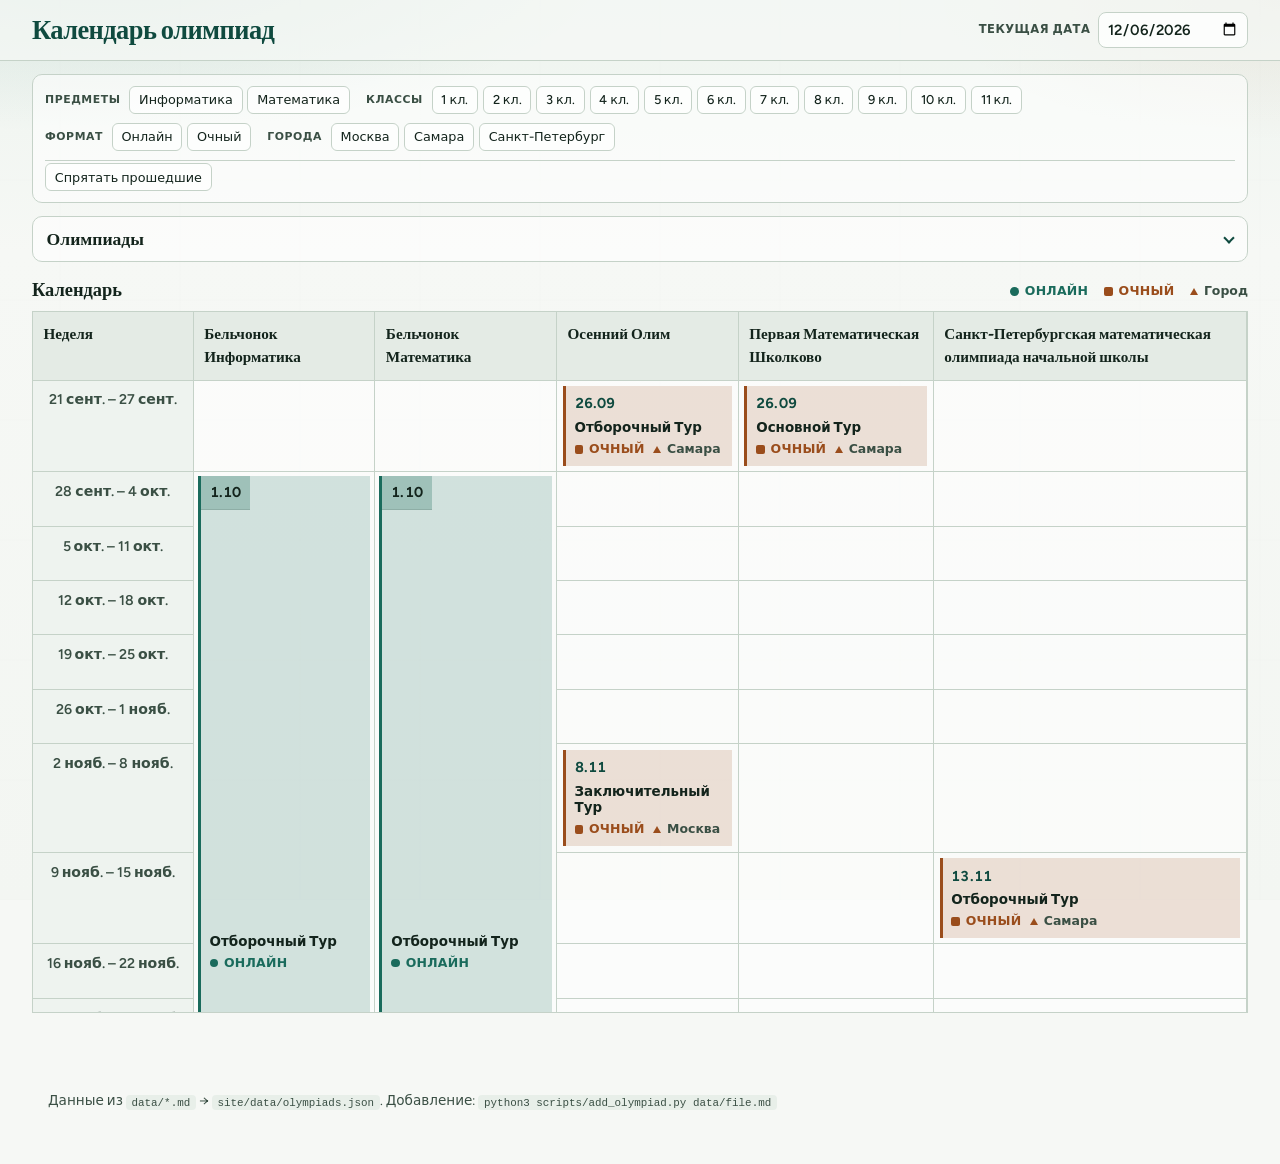
==== site/index.html @ 26d3e96e "Add olympiad calendar site with multi-city venue parsing. Static calendar from markdown data, filter" ====
<!DOCTYPE html>
<html lang="ru">
<head>
  <meta charset="UTF-8" />
  <meta name="viewport" content="width=device-width, initial-scale=1" />
  <title>Календарь олимпиад</title>
  <link rel="preconnect" href="https://fonts.googleapis.com" />
  <link rel="preconnect" href="https://fonts.gstatic.com" crossorigin />
  <link href="https://fonts.googleapis.com/css2?family=Figtree:wght@400;500;600;700&family=Fraunces:opsz,wght@9..144,500;9..144,700&display=swap" rel="stylesheet" />
  <link rel="stylesheet" href="css/styles.css" />
</head>
<body>
  <div class="atmosphere" aria-hidden="true"></div>

  <header class="topbar">
    <p class="brand">Календарь олимпиад</p>
    <label class="current-date">
      <span class="current-date__label">Текущая дата</span>
      <input type="date" id="current-date" />
    </label>
  </header>

  <main>
    <section class="section section--compact filters" aria-label="Фильтры">
      <div class="filters-bar">
        <div class="filters__grid" id="filters"></div>
        <div class="filters-bar__actions">
          <button type="button" class="chip chip--toggle" id="hide-past" aria-pressed="false">Спрятать прошедшие</button>
          <button type="button" class="btn-text" id="reset-filters" hidden>Сбросить</button>
        </div>
      </div>
    </section>

    <section class="section section--fold" aria-label="Олимпиады">
      <button type="button" class="fold-toggle" id="olympiads-toggle" aria-expanded="false" aria-controls="olympiads-panel">
        <span>Олимпиады</span>
        <span class="fold-toggle__chevron" aria-hidden="true"></span>
      </button>
      <div class="fold-panel" id="olympiads-panel" hidden>
        <p class="fold-panel__hint">Клик по заголовку — попап. Стрелка на карточке — раскрытие на месте.</p>
        <div class="cards" id="cards"></div>
      </div>
    </section>

    <section class="section section--calendar" aria-label="Календарь">
      <div class="section__head section__head--compact">
        <h2>Календарь</h2>
        <div class="legend" id="legend"></div>
      </div>
      <div class="calendar-wrap">
        <table class="calendar" id="calendar">
          <thead></thead>
          <tbody></tbody>
        </table>
      </div>
    </section>
  </main>

  <footer class="footer">
    <p>Данные из <code>data/*.md</code> → <code>site/data/olympiads.json</code>. Добавление: <code>python3 scripts/add_olympiad.py data/file.md</code></p>
  </footer>

  <dialog class="tour-dialog" id="tour-dialog">
    <form method="dialog" class="tour-dialog__panel">
      <header class="tour-dialog__head">
        <h3 id="dialog-title"></h3>
        <button type="submit" class="tour-dialog__close" aria-label="Закрыть">×</button>
      </header>
      <div class="tour-dialog__body" id="dialog-body"></div>
    </form>
  </dialog>

  <dialog class="tour-dialog olympiad-dialog" id="olympiad-dialog">
    <form method="dialog" class="tour-dialog__panel">
      <header class="tour-dialog__head">
        <h3 id="olympiad-dialog-title"></h3>
        <button type="submit" class="tour-dialog__close" aria-label="Закрыть">×</button>
      </header>
      <div class="tour-dialog__body" id="olympiad-dialog-body"></div>
    </form>
  </dialog>

  <script src="js/app.js" type="module"></script>
</body>
</html>
---- site/css/styles.css ----
:root {
  --ink: #13241c;
  --ink-soft: #3a4f44;
  --mist: #e8efe9;
  --paper: #f6f8f5;
  --line: #c5d2c8;
  --accent: #1a6b5c;
  --accent-deep: #0f4a3f;
  --online: #1a6b5c;
  --offline: #9a4d1c;
  --dim: 0.42;
  --radius: 14px;
  --font-display: "Fraunces", Georgia, serif;
  --font-body: "Figtree", system-ui, sans-serif;
}

*,
*::before,
*::after {
  box-sizing: border-box;
}

html {
  scroll-behavior: smooth;
}

body {
  margin: 0;
  min-height: 100vh;
  font-family: var(--font-body);
  color: var(--ink);
  background: var(--paper);
  line-height: 1.5;
}

.atmosphere {
  position: fixed;
  inset: 0;
  z-index: -1;
  pointer-events: none;
  background:
    radial-gradient(ellipse 80% 40% at 8% -5%, rgba(26, 107, 92, 0.12), transparent 50%),
    radial-gradient(ellipse 60% 35% at 100% 0%, rgba(154, 77, 28, 0.08), transparent 45%),
    linear-gradient(180deg, #eef4ef 0%, var(--paper) 28%, #f3f6f2 100%);
}

.atmosphere::after {
  content: "";
  position: absolute;
  inset: 0;
  opacity: 0.28;
  background-image: url("data:image/svg+xml,%3Csvg xmlns='http://www.w3.org/2000/svg' width='120' height='120' viewBox='0 0 120 120'%3E%3Cpath fill='none' stroke='%2313241c' stroke-opacity='0.04' d='M0 60h120M60 0v120'/%3E%3C/svg%3E");
}

.topbar {
  display: flex;
  flex-wrap: wrap;
  align-items: center;
  justify-content: space-between;
  gap: 0.65rem 1.25rem;
  padding: 0.75rem clamp(1rem, 3vw, 2rem);
  max-width: 1280px;
  margin: 0 auto;
  border-bottom: 1px solid var(--line);
  background: rgba(246, 248, 245, 0.72);
}

.brand {
  margin: 0;
  font-family: var(--font-display);
  font-size: clamp(1.25rem, 2.8vw, 1.65rem);
  font-weight: 700;
  line-height: 1.15;
  letter-spacing: -0.02em;
  color: var(--accent-deep);
}

.current-date {
  display: inline-flex;
  align-items: center;
  gap: 0.5rem;
  font-size: 0.85rem;
  color: var(--ink-soft);
}

.current-date__label {
  font-weight: 600;
  letter-spacing: 0.04em;
  text-transform: uppercase;
  font-size: 0.72rem;
}

.current-date input {
  font: inherit;
  font-size: 0.92rem;
  font-weight: 600;
  color: var(--ink);
  border: 1px solid var(--line);
  background: rgba(255, 255, 255, 0.8);
  border-radius: 8px;
  padding: 0.3rem 0.5rem;
  cursor: pointer;
}

.current-date input:focus-visible {
  outline: 2px solid var(--accent);
  outline-offset: 2px;
}

main {
  display: flex;
  flex-direction: column;
  gap: 0.85rem;
  padding: 0.85rem clamp(1rem, 3vw, 2rem) 2.5rem;
  max-width: 1280px;
  margin: 0 auto;
}

.section__head {
  margin-bottom: 0.55rem;
}

.section__head--compact {
  display: flex;
  flex-wrap: wrap;
  align-items: baseline;
  justify-content: space-between;
  gap: 0.5rem 1rem;
  margin-bottom: 0.45rem;
}

.section__head h2 {
  margin: 0 0 0.25rem;
  font-family: var(--font-display);
  font-size: 1.15rem;
  font-weight: 700;
}

.section__head--compact h2 {
  margin: 0;
}

.section__head p {
  margin: 0;
  color: var(--ink-soft);
  font-size: 0.95rem;
}

/* Filters */
.section--compact {
  padding: 0;
}

.filters-bar {
  display: grid;
  gap: 0.55rem;
  padding: 0.65rem 0.75rem;
  background: rgba(255, 255, 255, 0.55);
  border: 1px solid var(--line);
  border-radius: 10px;
}

.filters__grid {
  display: flex;
  flex-wrap: wrap;
  gap: 0.55rem 1rem;
  align-items: flex-start;
}

.filter-group {
  display: flex;
  flex-wrap: wrap;
  align-items: center;
  gap: 0.3rem 0.4rem;
}

.filter-group__label {
  font-size: 0.68rem;
  font-weight: 600;
  letter-spacing: 0.05em;
  text-transform: uppercase;
  color: var(--ink-soft);
  margin-right: 0.15rem;
}

.filter-chips {
  display: flex;
  flex-wrap: wrap;
  gap: 0.3rem;
}

.filters-bar__actions {
  display: flex;
  flex-wrap: wrap;
  align-items: center;
  gap: 0.45rem 0.75rem;
  padding-top: 0.15rem;
  border-top: 1px solid var(--line);
}

.chip {
  appearance: none;
  border: 1px solid var(--line);
  background: rgba(255, 255, 255, 0.65);
  color: var(--ink);
  font: inherit;
  font-size: 0.8rem;
  font-weight: 500;
  padding: 0.22rem 0.55rem;
  border-radius: 6px;
  cursor: pointer;
  transition: background 0.2s ease, border-color 0.2s ease, color 0.2s ease, opacity 0.25s ease;
}

.chip:hover {
  border-color: var(--accent);
}

.chip.is-active,
.chip--toggle[aria-pressed="true"] {
  background: var(--accent);
  border-color: var(--accent);
  color: #fff;
}

.btn-text {
  margin: 0;
  appearance: none;
  border: 0;
  background: none;
  color: var(--accent-deep);
  font: inherit;
  font-size: 0.85rem;
  font-weight: 600;
  cursor: pointer;
  text-decoration: underline;
  text-underline-offset: 3px;
  padding: 0;
}

/* Fold olympiads */
.fold-toggle {
  appearance: none;
  width: 100%;
  display: flex;
  align-items: center;
  justify-content: space-between;
  gap: 0.75rem;
  border: 1px solid var(--line);
  background: rgba(255, 255, 255, 0.55);
  border-radius: 10px;
  padding: 0.55rem 0.85rem;
  font: inherit;
  font-family: var(--font-display);
  font-size: 1.1rem;
  font-weight: 700;
  color: var(--ink);
  cursor: pointer;
  transition: background 0.2s ease;
}

.fold-toggle:hover {
  background: rgba(255, 255, 255, 0.85);
}

.fold-toggle:focus-visible {
  outline: 2px solid var(--accent);
  outline-offset: 2px;
}

.fold-toggle__chevron {
  width: 0.5rem;
  height: 0.5rem;
  border-right: 2px solid var(--accent-deep);
  border-bottom: 2px solid var(--accent-deep);
  transform: rotate(45deg);
  transition: transform 0.22s ease;
  margin-top: -0.15rem;
}

.fold-toggle[aria-expanded="true"] .fold-toggle__chevron {
  transform: rotate(225deg);
  margin-top: 0.15rem;
}

.fold-panel {
  margin-top: 0.55rem;
  animation: card-open 0.25s ease;
}

.fold-panel[hidden] {
  display: none;
}

.fold-panel__hint {
  margin: 0 0 0.65rem;
  font-size: 0.85rem;
  color: var(--ink-soft);
}

.section--calendar {
  flex: 1;
  min-height: 0;
}

/* Cards */
.cards {
  display: grid;
  grid-template-columns: repeat(auto-fill, minmax(260px, 1fr));
  gap: 1rem;
}

.card {
  padding: 0;
  border-top: 3px solid var(--accent);
  background: rgba(255, 255, 255, 0.72);
  transition: opacity 0.3s ease, transform 0.25s ease;
}

.card.is-dimmed {
  opacity: var(--dim);
}

.card:hover:not(.is-dimmed):not(.is-hidden-past) {
  transform: translateY(-2px);
}

.card.is-hidden-past {
  display: none;
}

.card__top {
  display: grid;
  grid-template-columns: 1fr auto;
  align-items: start;
  gap: 0.25rem;
}

.card__header {
  appearance: none;
  border: 0;
  background: transparent;
  text-align: left;
  font: inherit;
  color: inherit;
  cursor: pointer;
  padding: 1.05rem 0.35rem 0.35rem 1.15rem;
  border-radius: 0;
  transition: background 0.2s ease;
}

.card__header:hover {
  background: rgba(26, 107, 92, 0.06);
}

.card__header:focus-visible {
  outline: 2px solid var(--accent);
  outline-offset: -2px;
}

.card__toggle {
  appearance: none;
  border: 0;
  background: transparent;
  width: 2.5rem;
  height: 2.5rem;
  margin: 0.65rem 0.55rem 0 0;
  display: grid;
  place-items: center;
  cursor: pointer;
  color: var(--accent-deep);
  border-radius: 8px;
  transition: background 0.2s ease;
}

.card__toggle:hover {
  background: var(--mist);
}

.card__toggle:focus-visible {
  outline: 2px solid var(--accent);
  outline-offset: 2px;
}

.card__chevron {
  width: 0.55rem;
  height: 0.55rem;
  border-right: 2px solid currentColor;
  border-bottom: 2px solid currentColor;
  transform: rotate(45deg);
  transition: transform 0.25s ease;
  margin-top: -0.15rem;
}

.card__toggle[aria-expanded="true"] .card__chevron {
  transform: rotate(225deg);
  margin-top: 0.15rem;
}

.card__title {
  margin: 0 0 0.35rem;
  font-family: var(--font-display);
  font-size: 1.2rem;
  font-weight: 700;
  line-height: 1.2;
}

.card__full {
  margin: 0;
  font-size: 0.85rem;
  color: var(--ink-soft);
}

.card__meta {
  display: flex;
  flex-wrap: wrap;
  gap: 0.4rem;
  padding: 0.35rem 1.15rem 1rem;
}

.card.is-expanded .card__meta {
  padding-bottom: 0.55rem;
}

.tag {
  display: inline-flex;
  align-items: center;
  gap: 0.3rem;
  font-size: 0.8rem;
  font-weight: 600;
  color: var(--ink-soft);
  background: var(--mist);
  padding: 0.2rem 0.5rem;
  border-radius: 6px;
}

.card__body {
  padding: 0 1.15rem 1.2rem;
  border-top: 1px solid var(--line);
  animation: card-open 0.28s ease;
}

.card__body[hidden] {
  display: none;
  animation: none;
}

@keyframes card-open {
  from {
    opacity: 0;
    transform: translateY(-6px);
  }
  to {
    opacity: 1;
    transform: none;
  }
}

.card__desc {
  margin: 0.85rem 0 0.9rem;
  font-size: 0.92rem;
  color: var(--ink-soft);
  white-space: pre-line;
}

.card__link {
  color: var(--accent-deep);
  font-weight: 600;
  font-size: 0.92rem;
  text-underline-offset: 3px;
}

.card__tours {
  margin: 0.85rem 0 0;
  padding: 0;
  list-style: none;
  display: grid;
  gap: 0.4rem;
}

.card__tour {
  display: flex;
  flex-wrap: wrap;
  align-items: center;
  gap: 0.4rem 0.55rem;
  font-size: 0.85rem;
}

.popup-desc {
  white-space: pre-line;
}

.popup-tours {
  margin: 0.35rem 0 0;
  padding: 0;
  list-style: none;
  display: grid;
  gap: 0.65rem;
}

.popup-tour {
  padding: 0.55rem 0.65rem;
  background: var(--mist);
  border-radius: 8px;
}

.popup-tour__line {
  margin-top: 0.25rem;
  font-size: 0.9rem;
  color: var(--ink-soft);
}

.olympiad-dialog {
  max-width: min(520px, calc(100vw - 2rem));
}

.olympiad-dialog a {
  color: var(--accent-deep);
  word-break: break-all;
}

/* Markers */
.marker {
  display: inline-flex;
  align-items: center;
  gap: 0.35rem;
  font-size: 0.78rem;
  font-weight: 700;
  letter-spacing: 0.02em;
  text-transform: uppercase;
}

.marker::before {
  content: "";
  width: 0.55rem;
  height: 0.55rem;
  border-radius: 2px;
  flex-shrink: 0;
}

.marker--online {
  color: var(--online);
}

.marker--online::before {
  background: var(--online);
  border-radius: 50%;
}

.marker--offline {
  color: var(--offline);
}

.marker--offline::before {
  background: var(--offline);
}

.marker--city {
  color: var(--ink-soft);
  text-transform: none;
  letter-spacing: 0;
  font-weight: 600;
}

.marker--city::before {
  width: 0;
  height: 0;
  border-left: 0.28rem solid transparent;
  border-right: 0.28rem solid transparent;
  border-bottom: 0.45rem solid var(--offline);
  background: none;
  border-radius: 0;
}

.legend {
  display: flex;
  flex-wrap: wrap;
  gap: 0.55rem 1rem;
  margin: 0;
  font-size: 0.82rem;
}

/* Calendar */
.calendar-wrap {
  overflow: auto;
  border: 1px solid var(--line);
  background: rgba(255, 255, 255, 0.55);
  max-height: min(78vh, 820px);
}

.calendar {
  width: 100%;
  border-collapse: separate;
  border-spacing: 0;
  min-width: 640px;
  font-size: 0.88rem;
}

.calendar th,
.calendar td {
  border-bottom: 1px solid var(--line);
  border-right: 1px solid var(--line);
  vertical-align: top;
}

.calendar tbody tr {
  height: 3.4rem;
}

.calendar thead th {
  position: sticky;
  top: 0;
  z-index: 2;
  background: #e4ebe5;
  padding: 0.7rem 0.65rem;
  text-align: left;
  font-family: var(--font-display);
  font-size: 0.95rem;
  font-weight: 700;
}

.calendar thead th:first-child,
.calendar .week-label {
  position: sticky;
  left: 0;
  z-index: 3;
  background: #e4ebe5;
  min-width: 7.5rem;
}

.calendar .week-label {
  z-index: 1;
  padding: 0.55rem 0.65rem;
  font-weight: 600;
  color: var(--ink-soft);
  white-space: nowrap;
  background: #eef3ef;
}

.calendar thead th:first-child {
  z-index: 4;
}

.calendar tbody tr:hover .week-label {
  background: #e4ebe5;
}

.cal-cell {
  padding: 0.35rem;
  min-width: 8rem;
  transition: opacity 0.3s ease, background 0.2s ease;
}

.cal-cell.is-dimmed,
.tour-block.is-dimmed {
  opacity: var(--dim);
}

.cal-cell--empty {
  background: transparent;
}

.cal-cell--filled {
  position: relative;
}

.cal-cell--span {
  padding: 0;
  height: 100%;
}

.cal-cell__fill {
  display: flex;
  flex-direction: column;
  gap: 0.35rem;
  height: 100%;
  min-height: 100%;
}

.cal-cell--span .cal-cell__fill {
  position: absolute;
  inset: 0.25rem;
  height: auto;
  min-height: 0;
}

.cal-cell--span .tour-block {
  flex: 1 1 auto;
  align-self: stretch;
  min-height: 100%;
  height: 100%;
}

.tour-block {
  display: flex;
  flex-direction: column;
  justify-content: space-between;
  gap: 0.35rem;
  width: 100%;
  min-height: 2.8rem;
  padding: 0;
  border: 0;
  text-align: left;
  font: inherit;
  cursor: pointer;
  color: var(--ink);
  transition: filter 0.2s ease, transform 0.2s ease;
  overflow: hidden;
}

.tour-block--span {
  justify-content: space-between;
}

.tour-block:hover {
  filter: brightness(0.97);
  transform: scale(1.01);
}

.tour-block:focus-visible {
  outline: 2px solid var(--accent);
  outline-offset: 2px;
}

.tour-block--online {
  background: rgba(26, 107, 92, 0.18);
  border-left: 3px solid var(--online);
}

.tour-block--offline {
  background: rgba(154, 77, 28, 0.16);
  border-left: 3px solid var(--offline);
}

.tour-block__body {
  display: flex;
  flex-direction: column;
  justify-content: center;
  gap: 0.25rem;
  padding: 0.45rem 0.55rem;
  flex: 1 1 auto;
}

.tour-block__edge {
  display: flex;
  align-items: center;
  padding: 0.35rem 0.55rem;
  font-weight: 700;
  flex: 0 0 auto;
}

.tour-block__edge--start {
  background: rgba(19, 36, 28, 0.1);
  border-bottom: 1px solid rgba(19, 36, 28, 0.12);
}

.tour-block__edge--end {
  background: rgba(19, 36, 28, 0.1);
  border-top: 1px solid rgba(19, 36, 28, 0.12);
}

.tour-block--online .tour-block__edge--start,
.tour-block--online .tour-block__edge--end {
  background: rgba(26, 107, 92, 0.28);
}

.tour-block--offline .tour-block__edge--start,
.tour-block--offline .tour-block__edge--end {
  background: rgba(154, 77, 28, 0.28);
}

.tour-block__name {
  font-weight: 600;
  font-size: 0.84rem;
  line-height: 1.25;
}

.tour-block__meta {
  display: flex;
  flex-wrap: wrap;
  gap: 0.35rem 0.55rem;
  align-items: center;
}

.tour-date {
  font-variant-numeric: tabular-nums;
  font-weight: 700;
  font-size: 0.9rem;
  letter-spacing: 0.01em;
}

.tour-date--start,
.tour-date--end {
  color: var(--ink);
}

.tour-date--single {
  color: var(--accent-deep);
}

.tour-date--range {
  display: inline-flex;
  align-items: center;
  gap: 0.25rem;
}

.tour-date__sep {
  color: var(--ink-soft);
  font-weight: 500;
}

/* Dialog */
.tour-dialog {
  border: 1px solid var(--line);
  padding: 0;
  max-width: min(420px, calc(100vw - 2rem));
  background: var(--paper);
  color: var(--ink);
}

.tour-dialog::backdrop {
  background: rgba(19, 36, 28, 0.45);
}

.tour-dialog__panel {
  margin: 0;
}

.tour-dialog__head {
  display: flex;
  align-items: flex-start;
  justify-content: space-between;
  gap: 1rem;
  padding: 1rem 1rem 0.5rem;
}

.tour-dialog__head h3 {
  margin: 0;
  font-family: var(--font-display);
  font-size: 1.25rem;
}

.tour-dialog__close {
  appearance: none;
  border: 0;
  background: none;
  font-size: 1.5rem;
  line-height: 1;
  cursor: pointer;
  color: var(--ink-soft);
  padding: 0.1rem 0.35rem;
}

.tour-dialog__body {
  padding: 0.25rem 1rem 1.15rem;
  display: grid;
  gap: 0.55rem;
  font-size: 0.95rem;
}

.tour-dialog__body dt {
  font-size: 0.75rem;
  font-weight: 700;
  letter-spacing: 0.05em;
  text-transform: uppercase;
  color: var(--ink-soft);
  margin: 0;
}

.tour-dialog__body dd {
  margin: 0.15rem 0 0;
}

.footer {
  padding: 1.5rem clamp(1.25rem, 4vw, 3rem) 2.5rem;
  color: var(--ink-soft);
  font-size: 0.85rem;
}

.footer code {
  font-size: 0.8em;
  background: var(--mist);
  padding: 0.1rem 0.35rem;
  border-radius: 4px;
}

@media (max-width: 640px) {
  .calendar thead th {
    font-size: 0.82rem;
  }

  .tour-block {
    min-height: 2.8rem;
  }
}
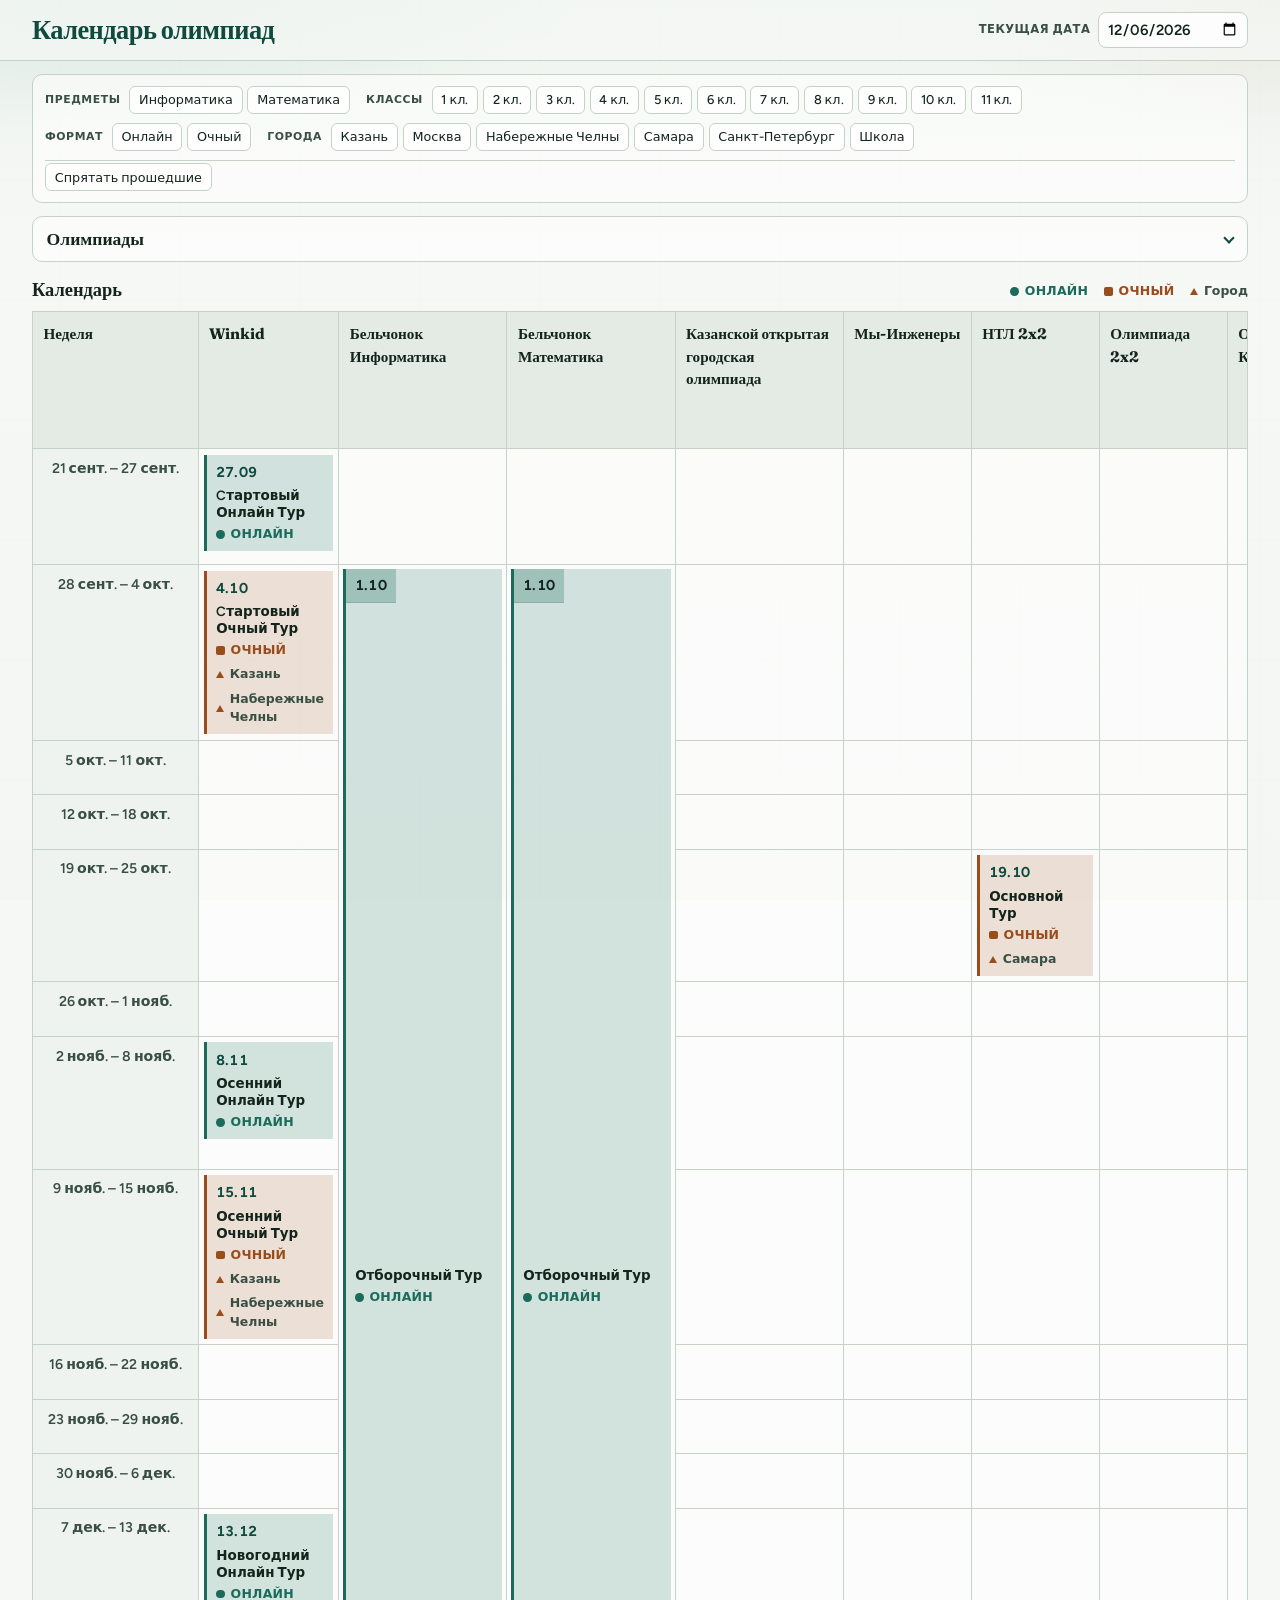
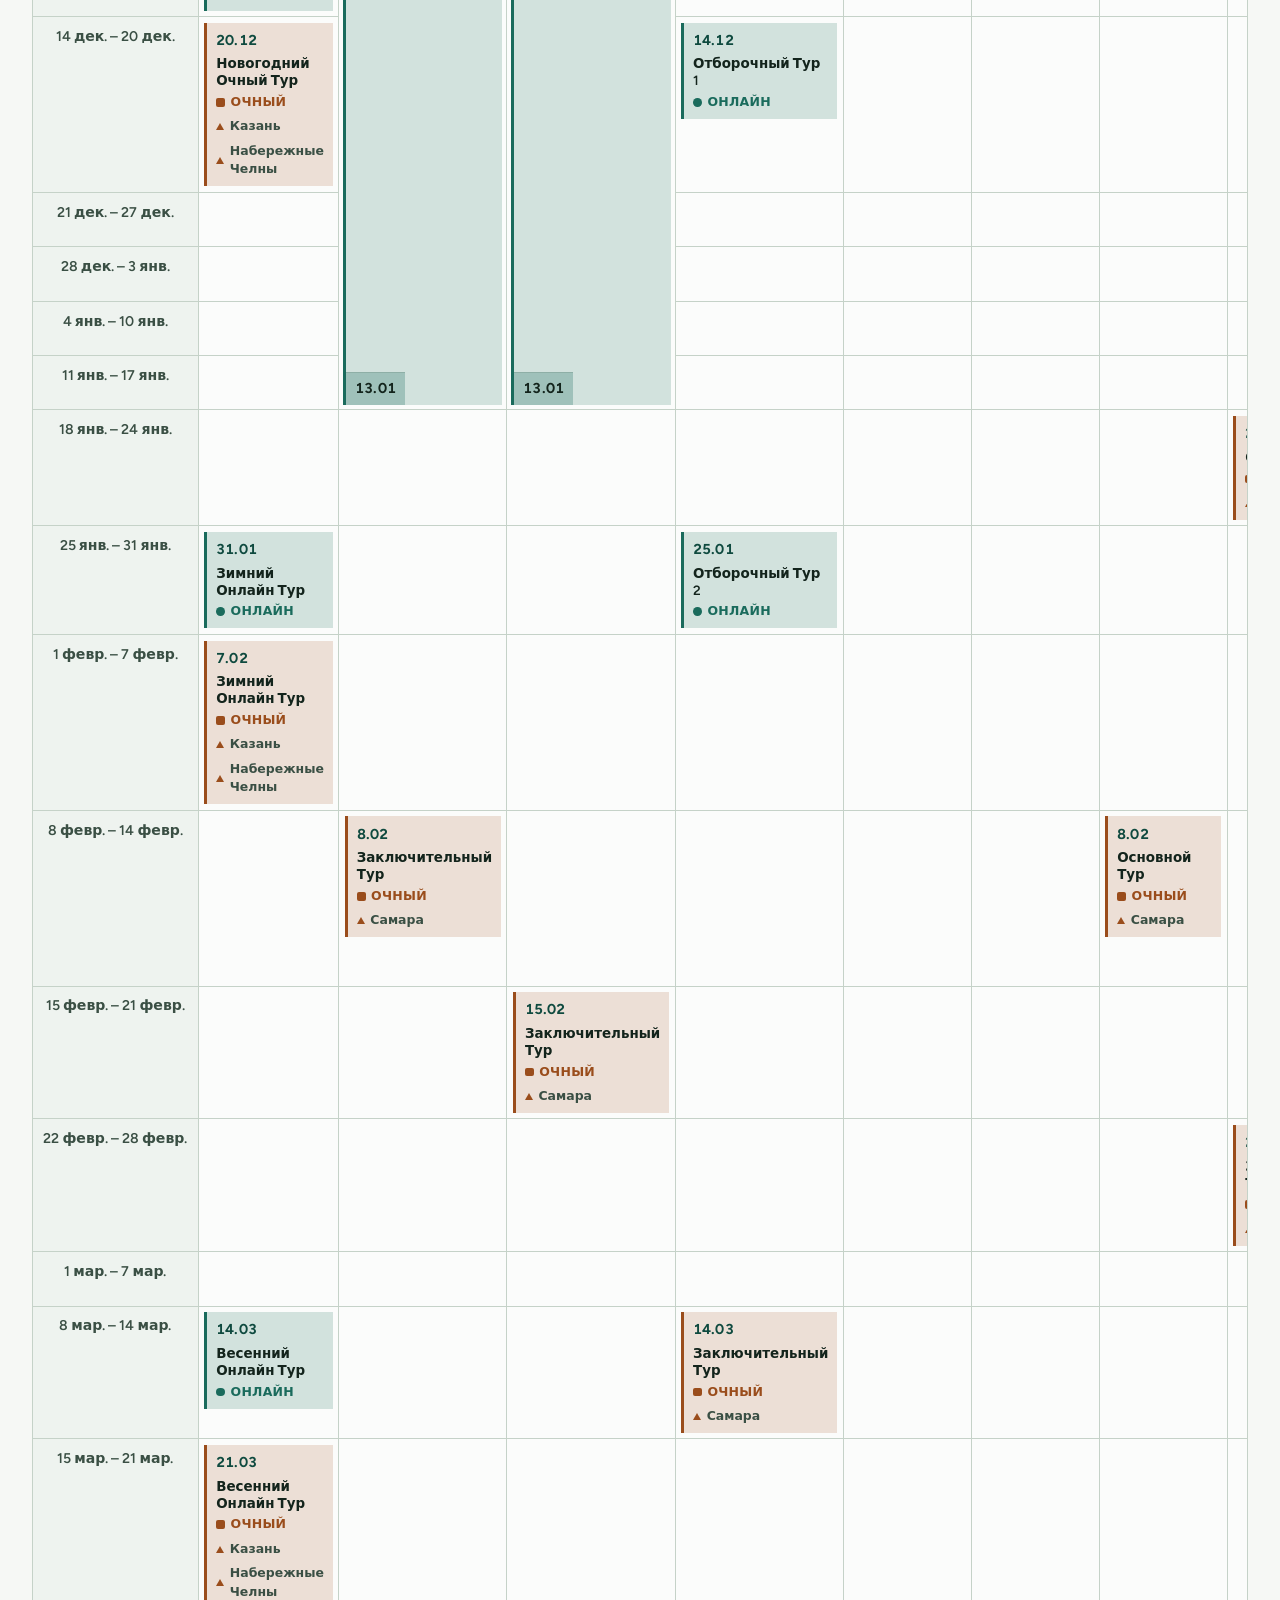
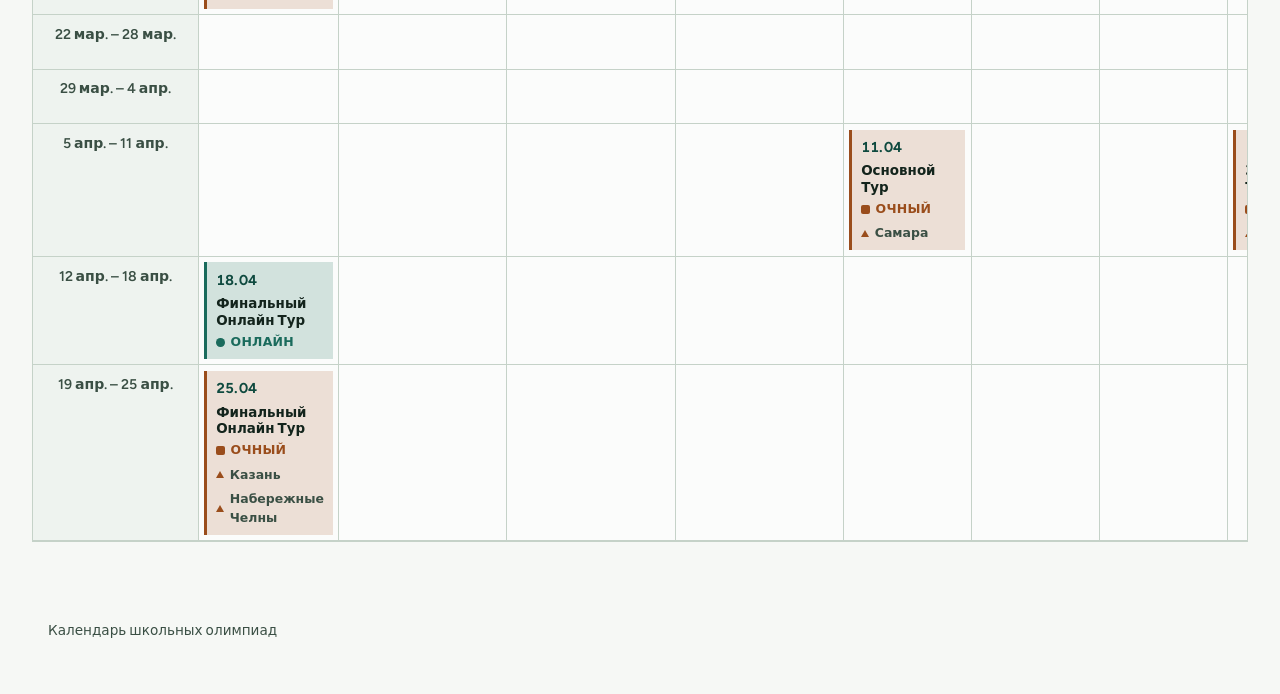
==== commit 26c70f5a: "Add olympiads data and fix local preview with GitHub Pages. Sync new markdown sources, let the calen" ====
--- a/site/index.html
+++ b/site/index.html
@@ -2,6 +2,16 @@
 <html lang="ru">
 <head>
   <meta charset="UTF-8" />
+  <script>
+    (function () {
+      // Только для GitHub Pages (project site: /repo-name/).
+      // Локально base не ставим — относительные пути работают от index.html.
+      if (!/\.github\.io$/i.test(location.hostname)) return;
+      var seg = location.pathname.split("/").filter(Boolean)[0];
+      if (!seg) return;
+      document.write('<base href="/' + seg + '/">');
+    })();
+  </script>
   <meta name="viewport" content="width=device-width, initial-scale=1" />
   <title>Календарь олимпиад</title>
   <link rel="preconnect" href="https://fonts.googleapis.com" />
@@ -57,7 +67,7 @@
   </main>
 
   <footer class="footer">
-    <p>Данные из <code>data/*.md</code> → <code>site/data/olympiads.json</code>. Добавление: <code>python3 scripts/add_olympiad.py data/file.md</code></p>
+    <p>Календарь школьных олимпиад</p>
   </footer>
 
   <dialog class="tour-dialog" id="tour-dialog">
--- a/site/css/styles.css
+++ b/site/css/styles.css
@@ -582,10 +582,9 @@
 
 /* Calendar */
 .calendar-wrap {
-  overflow: auto;
+  overflow-x: auto;
   border: 1px solid var(--line);
   background: rgba(255, 255, 255, 0.55);
-  max-height: min(78vh, 820px);
 }
 
 .calendar {
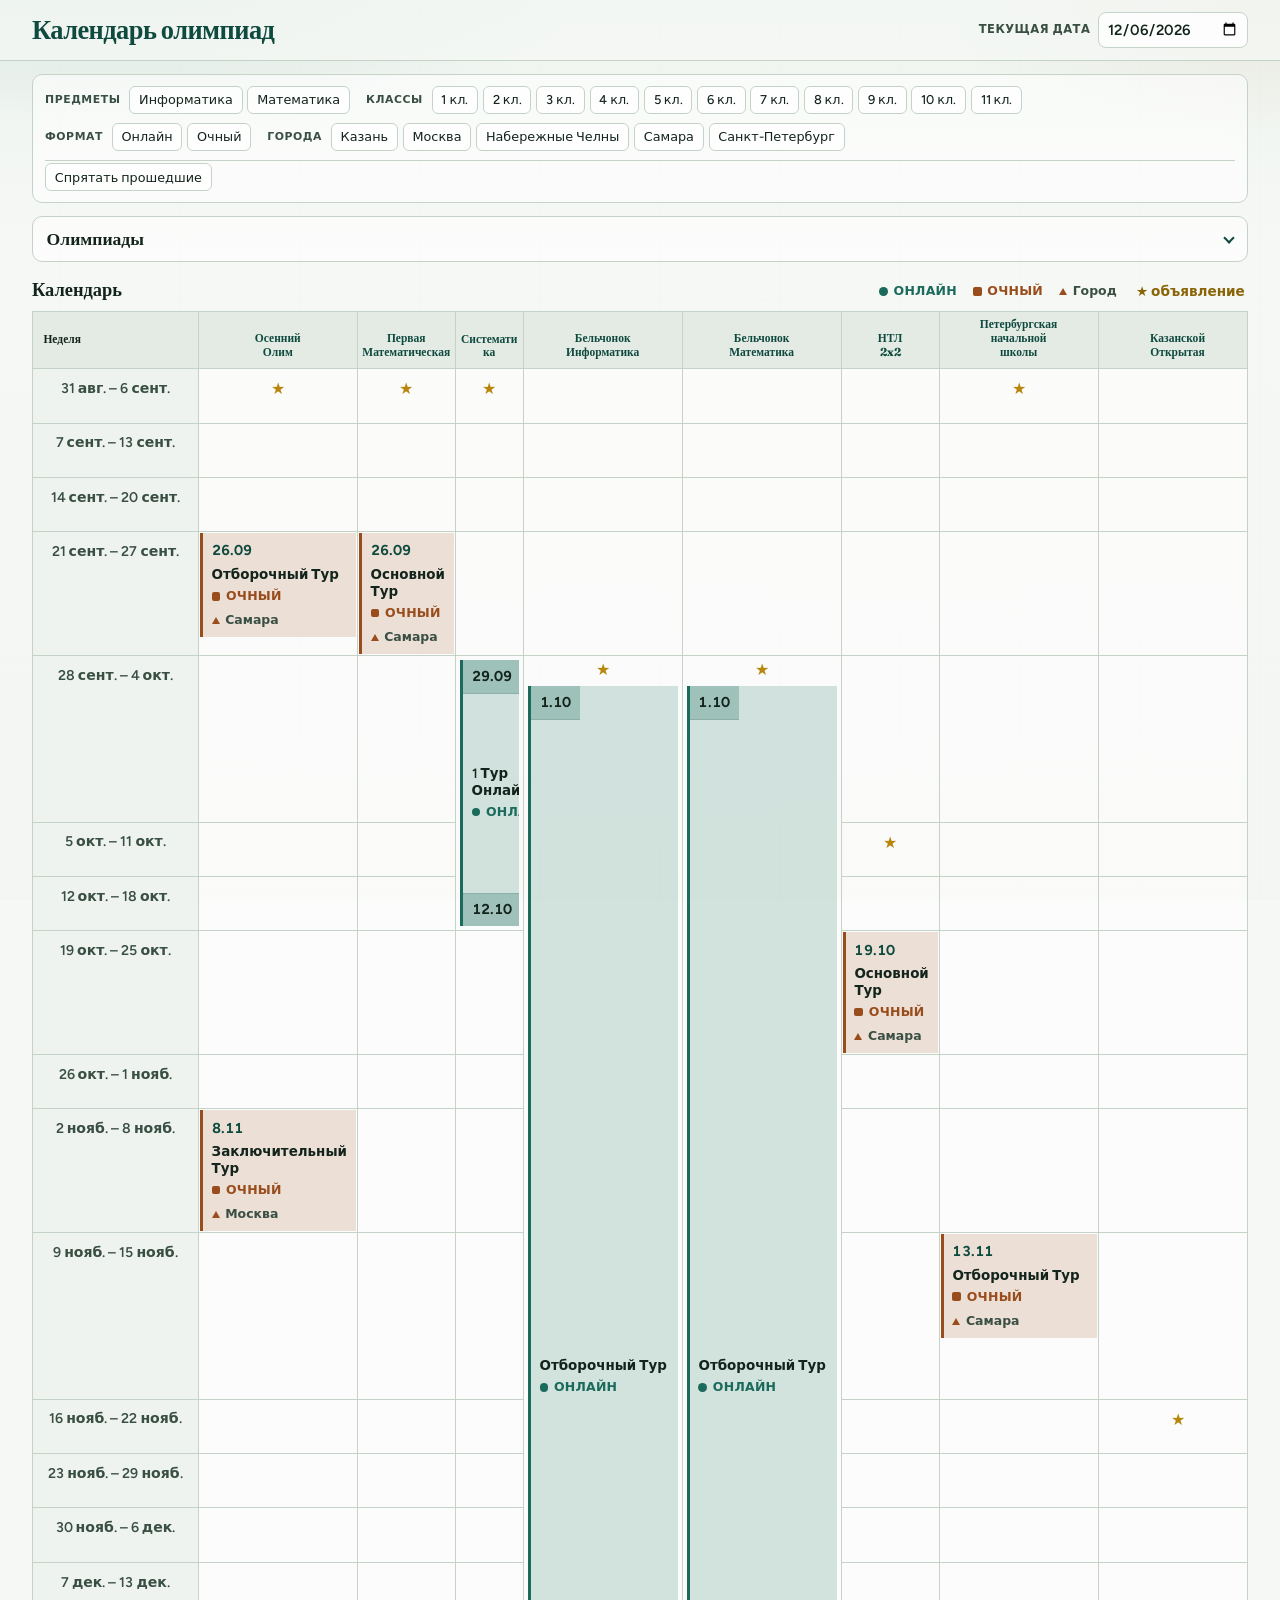
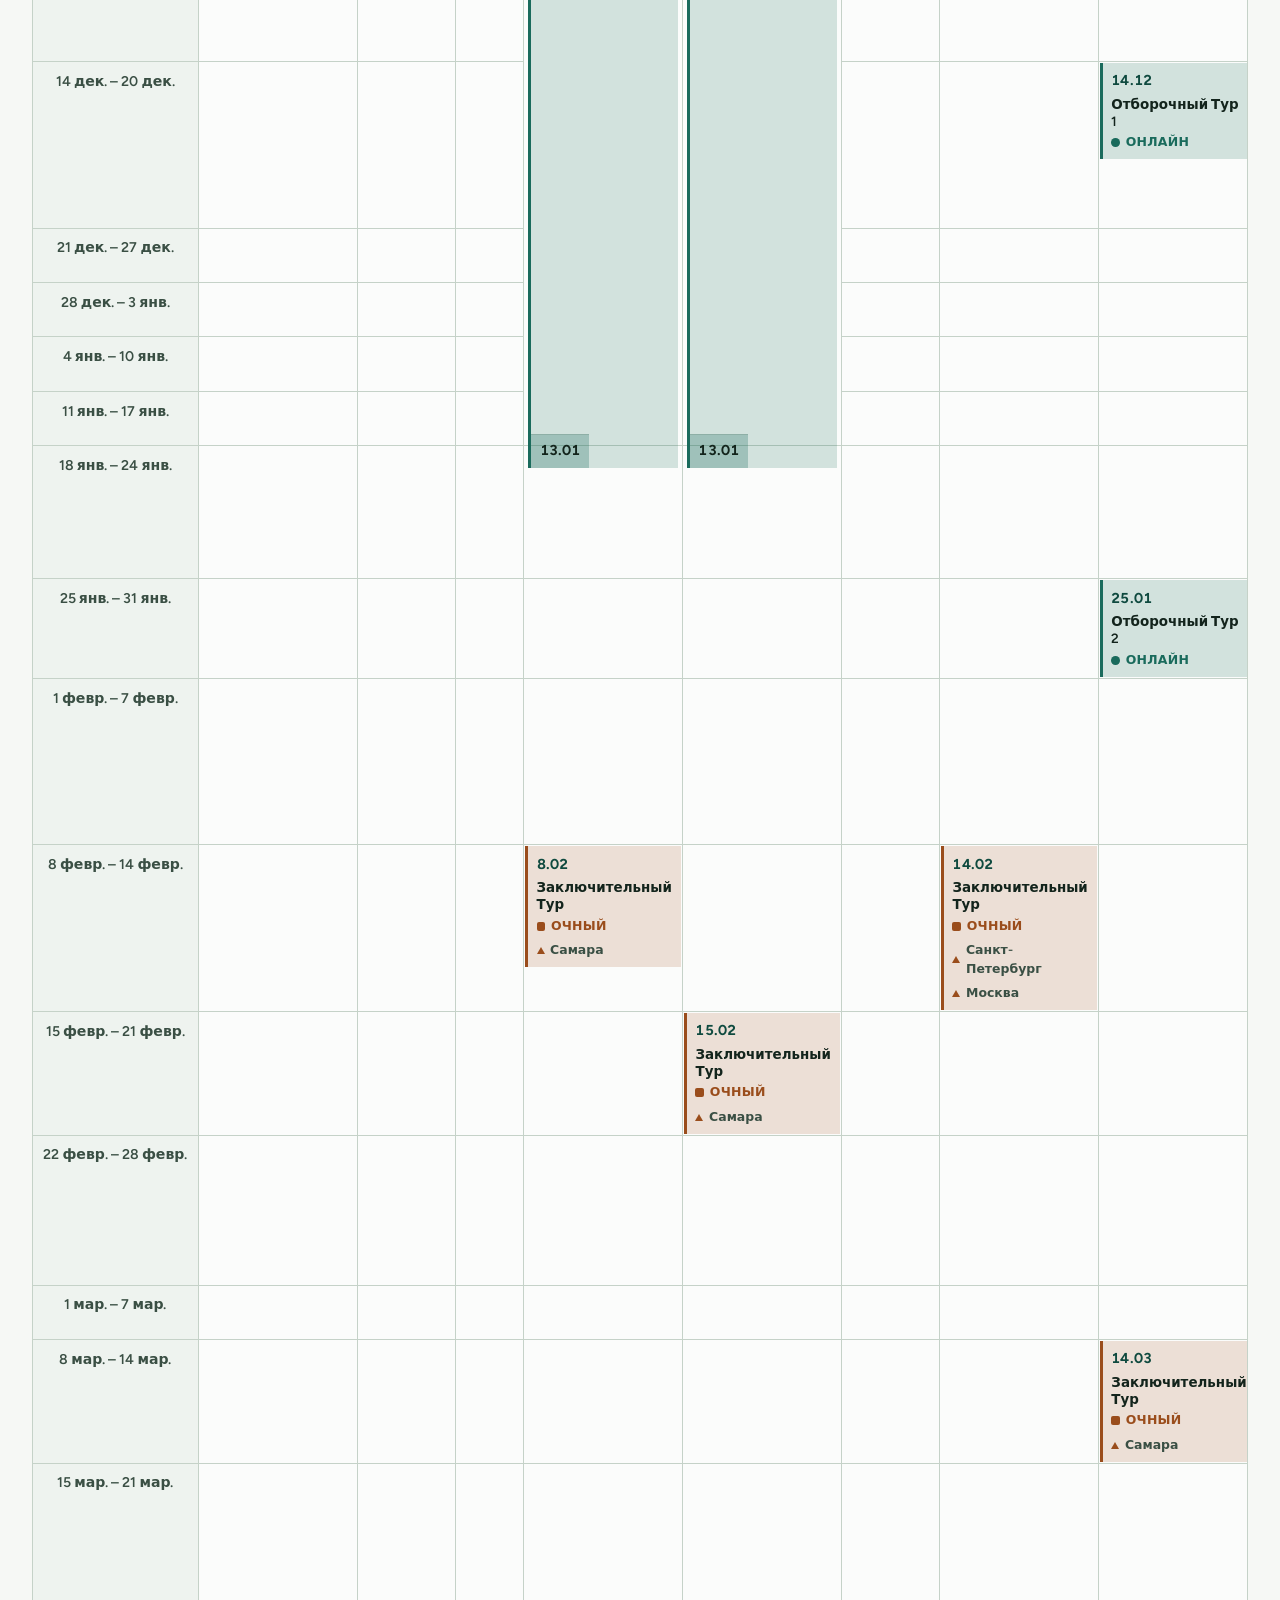
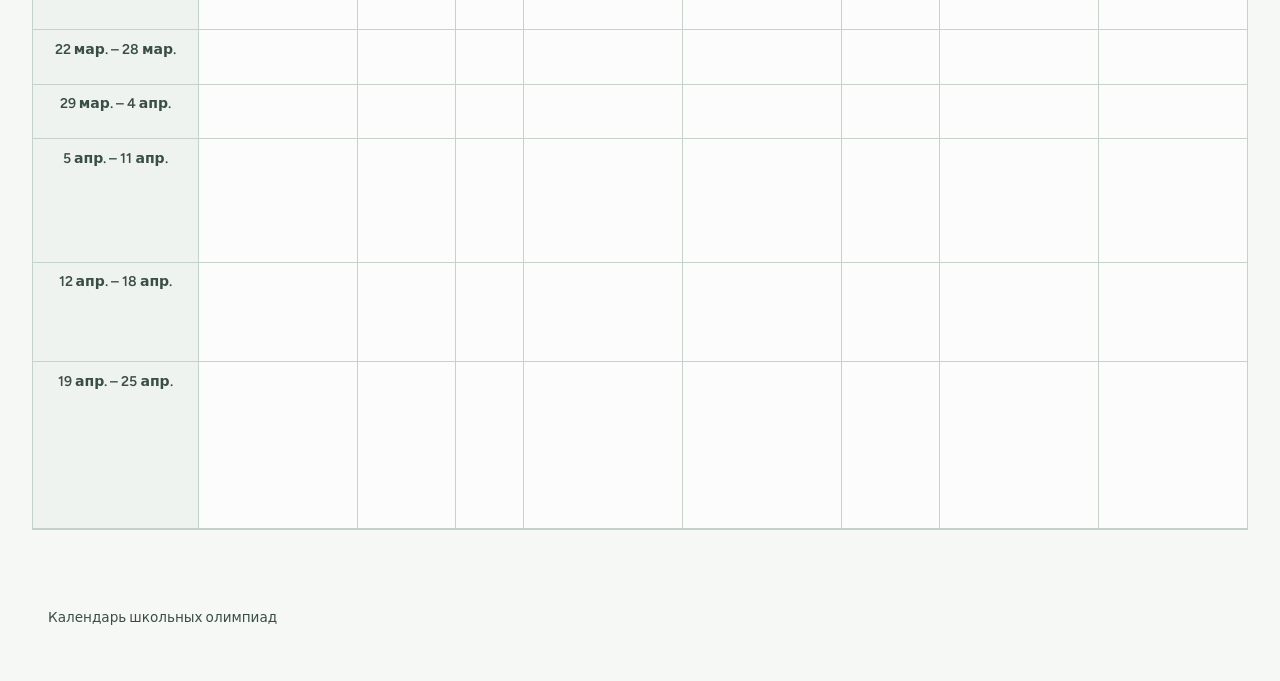
==== commit a9949736: "Add announcement stars, cache busting, and new olympiads. Show one star per week for tour announceme" ====
--- a/site/index.html
+++ b/site/index.html
@@ -17,7 +17,7 @@
   <link rel="preconnect" href="https://fonts.googleapis.com" />
   <link rel="preconnect" href="https://fonts.gstatic.com" crossorigin />
   <link href="https://fonts.googleapis.com/css2?family=Figtree:wght@400;500;600;700&family=Fraunces:opsz,wght@9..144,500;9..144,700&display=swap" rel="stylesheet" />
-  <link rel="stylesheet" href="css/styles.css" />
+  <link rel="stylesheet" href="css/styles.css?v=dev" />
 </head>
 <body>
   <div class="atmosphere" aria-hidden="true"></div>
@@ -90,6 +90,6 @@
     </form>
   </dialog>
 
-  <script src="js/app.js" type="module"></script>
+  <script src="js/app.js?v=dev" type="module"></script>
 </body>
 </html>
--- a/site/css/styles.css
+++ b/site/css/styles.css
@@ -591,7 +591,7 @@
   width: 100%;
   border-collapse: separate;
   border-spacing: 0;
-  min-width: 640px;
+  min-width: 480px;
   font-size: 0.88rem;
 }
 
@@ -611,11 +611,70 @@
   top: 0;
   z-index: 2;
   background: #e4ebe5;
+  padding: 0.25rem 0.15rem 0.4rem;
+  height: auto;
+  width: 4.25rem;
+  min-width: 4.25rem;
+  max-width: 4.75rem;
+  vertical-align: bottom;
+  text-align: center;
+  font-family: var(--font-display);
+  font-size: 0.72rem;
+  font-weight: 700;
+  overflow: hidden;
+}
+
+.calendar thead th.cal-corner {
+  width: auto;
+  min-width: 7.5rem;
+  max-width: none;
+  height: auto;
   padding: 0.7rem 0.65rem;
+  vertical-align: middle;
   text-align: left;
+  overflow: hidden;
+}
+
+.cal-th {
+  appearance: none;
+  border: 0;
+  background: transparent;
+  display: flex;
+  flex-direction: column;
+  align-items: center;
+  justify-content: flex-end;
+  gap: 0.05rem;
+  width: 100%;
+  min-height: 100%;
+  padding: 0.15rem 0.1rem;
+  margin: 0;
+  cursor: pointer;
+  font: inherit;
   font-family: var(--font-display);
-  font-size: 0.95rem;
+  font-size: 0.72rem;
   font-weight: 700;
+  line-height: 1.15;
+  color: var(--accent-deep);
+  text-align: center;
+  transition: color 0.15s ease, background 0.15s ease;
+  border-radius: 6px;
+}
+
+.cal-th:hover {
+  color: var(--accent);
+  background: rgba(26, 107, 92, 0.08);
+}
+
+.cal-th:focus-visible {
+  outline: 2px solid var(--accent);
+  outline-offset: 1px;
+}
+
+.cal-th__word {
+  display: block;
+  max-width: 100%;
+  overflow-wrap: anywhere;
+  word-break: break-word;
 }
 
 .calendar thead th:first-child,
@@ -644,11 +703,36 @@
   background: #e4ebe5;
 }
 
-.cal-cell {
-  padding: 0.35rem;
-  min-width: 8rem;
-  transition: opacity 0.3s ease, background 0.2s ease;
-}
+.announce-star {
+  appearance: none;
+  border: 0;
+  background: transparent;
+  color: #b8860b;
+  font-size: 1rem;
+  line-height: 1;
+  padding: 0.15rem 0.2rem;
+  cursor: pointer;
+  align-self: center;
+}
+
+.announce-star:hover {
+  color: #8a6508;
+  transform: scale(1.15);
+}
+
+.announce-star--legend {
+  cursor: default;
+  font-size: 0.85rem;
+  font-weight: 600;
+  color: #8a6508;
+}
+
+.cal-cell--announce .cal-cell__fill {
+  align-items: center;
+  justify-content: center;
+  min-height: 2.4rem;
+}
+
 
 .cal-cell.is-dimmed,
 .tour-block.is-dimmed {
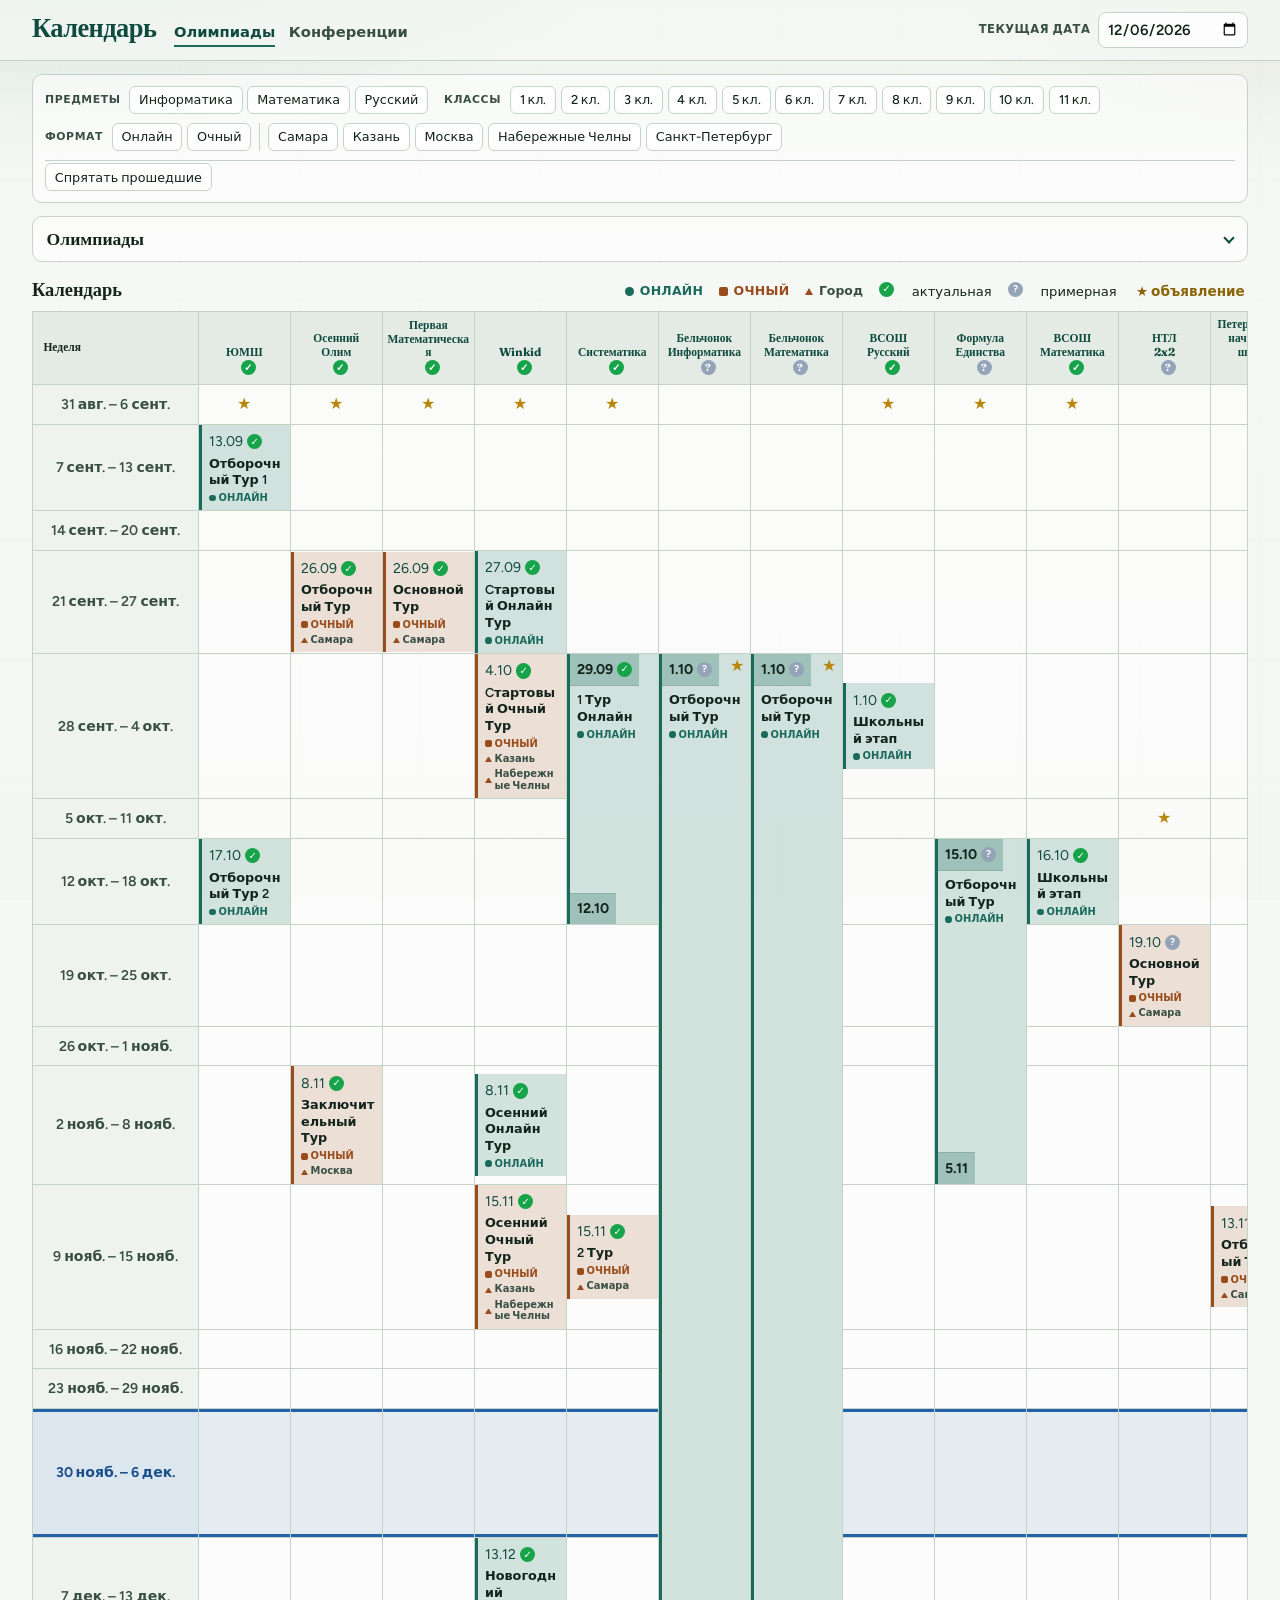
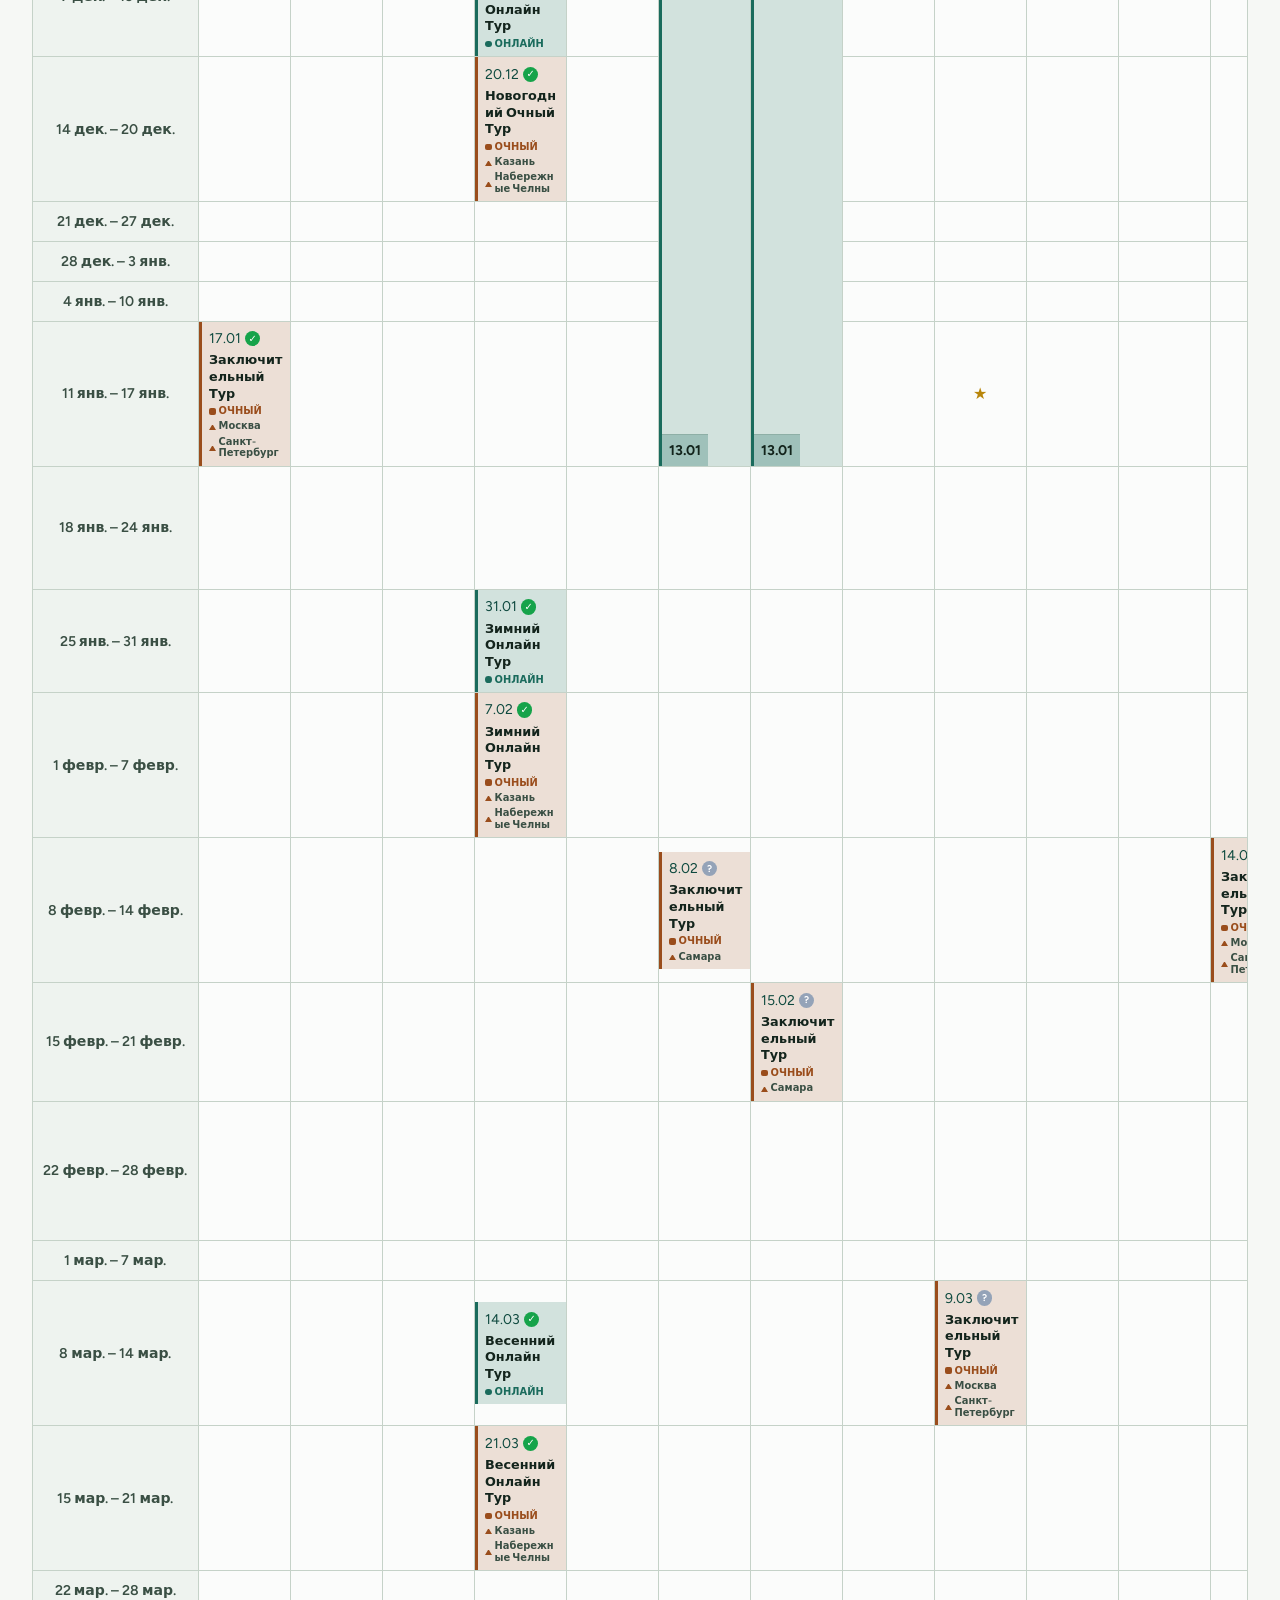
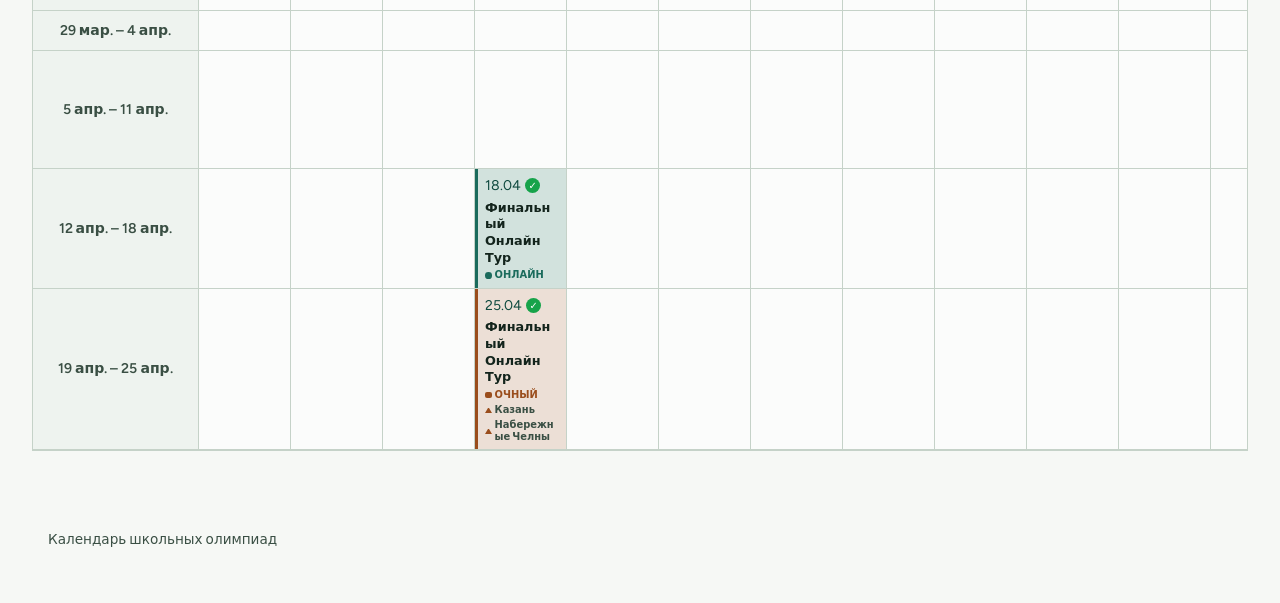
==== commit b9eddedd: "Split olympiads and conferences into separate calendars. Move olympiad markdown into data/olymps, ad" ====
--- a/site/index.html
+++ b/site/index.html
@@ -19,11 +19,17 @@
   <link href="https://fonts.googleapis.com/css2?family=Figtree:wght@400;500;600;700&family=Fraunces:opsz,wght@9..144,500;9..144,700&display=swap" rel="stylesheet" />
   <link rel="stylesheet" href="css/styles.css?v=dev" />
 </head>
-<body>
+<body data-kind="olympiads">
   <div class="atmosphere" aria-hidden="true"></div>
 
   <header class="topbar">
-    <p class="brand">Календарь олимпиад</p>
+    <div class="topbar__lead">
+      <p class="brand">Календарь</p>
+      <nav class="site-nav" aria-label="Разделы">
+        <a class="site-nav__link is-active" href="index.html" aria-current="page">Олимпиады</a>
+        <a class="site-nav__link" href="conferences.html">Конференции</a>
+      </nav>
+    </div>
     <label class="current-date">
       <span class="current-date__label">Текущая дата</span>
       <input type="date" id="current-date" />
--- a/site/css/styles.css
+++ b/site/css/styles.css
@@ -65,6 +65,13 @@
   background: rgba(246, 248, 245, 0.72);
 }
 
+.topbar__lead {
+  display: flex;
+  flex-wrap: wrap;
+  align-items: baseline;
+  gap: 0.55rem 1.1rem;
+}
+
 .brand {
   margin: 0;
   font-family: var(--font-display);
@@ -73,6 +80,36 @@
   line-height: 1.15;
   letter-spacing: -0.02em;
   color: var(--accent-deep);
+}
+
+.site-nav {
+  display: flex;
+  flex-wrap: wrap;
+  gap: 0.35rem 0.85rem;
+  align-items: center;
+}
+
+.site-nav__link {
+  font-size: 0.92rem;
+  font-weight: 600;
+  color: var(--ink-soft);
+  text-decoration: none;
+  padding: 0.15rem 0;
+  border-bottom: 2px solid transparent;
+}
+
+.site-nav__link:hover {
+  color: var(--accent-deep);
+}
+
+.site-nav__link.is-active {
+  color: var(--accent-deep);
+  border-bottom-color: var(--accent);
+}
+
+.site-nav__link:focus-visible {
+  outline: 2px solid var(--accent);
+  outline-offset: 2px;
 }
 
 .current-date {
@@ -187,6 +224,15 @@
   display: flex;
   flex-wrap: wrap;
   gap: 0.3rem;
+  align-items: center;
+}
+
+.filter-chips__sep {
+  width: 1px;
+  align-self: stretch;
+  min-height: 1.4rem;
+  margin: 0 0.2rem;
+  background: var(--line);
 }
 
 .filters-bar__actions {
@@ -528,6 +574,8 @@
   font-weight: 700;
   letter-spacing: 0.02em;
   text-transform: uppercase;
+  max-width: 100%;
+  overflow-wrap: anywhere;
 }
 
 .marker::before {
@@ -599,12 +647,32 @@
 .calendar td {
   border-bottom: 1px solid var(--line);
   border-right: 1px solid var(--line);
-  vertical-align: top;
+  vertical-align: stretch;
 }
 
 .calendar tbody tr {
-  height: 3.4rem;
-}
+  min-height: 3.4rem;
+  height: auto;
+}
+
+.calendar tbody tr.is-current-week > th,
+.calendar tbody tr.is-current-week > td {
+  background: rgba(37, 99, 168, 0.1);
+  box-shadow:
+    inset 0 3px 0 0 #2563a8,
+    inset 0 -3px 0 0 #2563a8;
+}
+
+.calendar tbody tr.is-current-week .week-label {
+  background: rgba(37, 99, 168, 0.14);
+  color: #1a4f8a;
+  font-weight: 700;
+}
+
+.calendar tbody tr.is-current-week:hover .week-label {
+  background: rgba(37, 99, 168, 0.18);
+}
+
 
 .calendar thead th {
   position: sticky;
@@ -613,9 +681,9 @@
   background: #e4ebe5;
   padding: 0.25rem 0.15rem 0.4rem;
   height: auto;
-  width: 4.25rem;
-  min-width: 4.25rem;
-  max-width: 4.75rem;
+  width: 5.75rem;
+  min-width: 5.75rem;
+  max-width: 7rem;
   vertical-align: bottom;
   text-align: center;
   font-family: var(--font-display);
@@ -727,6 +795,53 @@
   color: #8a6508;
 }
 
+.date-badge {
+  display: inline-flex;
+  align-items: center;
+  justify-content: center;
+  width: 0.95rem;
+  height: 0.95rem;
+  margin-left: 0.15rem;
+  font-size: 0.62rem;
+  font-weight: 700;
+  line-height: 1;
+  border-radius: 50%;
+  vertical-align: middle;
+  flex-shrink: 0;
+}
+
+.date-badge--confirmed {
+  color: #fff;
+  background: #16a34a;
+}
+
+.date-badge--approximate {
+  color: #fff;
+  background: #94a3b8;
+}
+
+.date-badge--legend {
+  margin-left: 0;
+  margin-right: 0.1rem;
+}
+
+.olympiad-date-badges {
+  display: inline-flex;
+  align-items: center;
+  gap: 0.15rem;
+  margin-left: 0.35rem;
+  vertical-align: middle;
+}
+
+.announce-star--on-tour {
+  cursor: inherit;
+  pointer-events: none;
+}
+
+.announce-star--on-tour:hover {
+  transform: none;
+}
+
 .cal-cell--announce .cal-cell__fill {
   align-items: center;
   justify-content: center;
@@ -743,8 +858,16 @@
   background: transparent;
 }
 
+.cal-empty {
+  padding: 1.25rem 0.85rem;
+  color: var(--ink-soft);
+  font-size: 0.95rem;
+}
+
 .cal-cell--filled {
   position: relative;
+  padding: 0;
+  height: 100%;
 }
 
 .cal-cell--span {
@@ -755,40 +878,67 @@
 .cal-cell__fill {
   display: flex;
   flex-direction: column;
-  gap: 0.35rem;
+  gap: 0;
+  min-height: 3.4rem;
   height: 100%;
-  min-height: 100%;
+  box-sizing: border-box;
 }
 
 .cal-cell--span .cal-cell__fill {
   position: absolute;
-  inset: 0.25rem;
+  inset: 0;
+  min-height: 0;
   height: auto;
-  min-height: 0;
-}
-
-.cal-cell--span .tour-block {
+}
+
+.cal-cell--span .tour-block,
+.cal-cell--filled .tour-block {
   flex: 1 1 auto;
   align-self: stretch;
+  width: 100%;
+  min-height: 0;
+  height: auto;
+}
+
+.cal-cell--filled .tour-block:only-child,
+.cal-cell--span .tour-block:only-child {
+  flex: 1 1 100%;
   min-height: 100%;
   height: 100%;
 }
 
+.cal-cell--filled .tour-block + .tour-block,
+.cal-cell--filled .announce-star + .tour-block {
+  margin-top: 0;
+  border-top: 1px solid rgba(19, 36, 28, 0.08);
+}
+
 .tour-block {
+  position: relative;
   display: flex;
   flex-direction: column;
-  justify-content: space-between;
-  gap: 0.35rem;
+  justify-content: flex-start;
+  gap: 0;
+  box-sizing: border-box;
   width: 100%;
-  min-height: 2.8rem;
+  min-height: 0;
   padding: 0;
   border: 0;
+  border-radius: 0;
   text-align: left;
   font: inherit;
   cursor: pointer;
   color: var(--ink);
-  transition: filter 0.2s ease, transform 0.2s ease;
-  overflow: hidden;
+  transition: filter 0.2s ease;
+  overflow: visible;
+}
+
+.tour-block__announce {
+  position: absolute;
+  top: 0.1rem;
+  right: 0.15rem;
+  z-index: 1;
+  line-height: 1;
 }
 
 .tour-block--span {
@@ -797,7 +947,6 @@
 
 .tour-block:hover {
   filter: brightness(0.97);
-  transform: scale(1.01);
 }
 
 .tour-block:focus-visible {
@@ -818,16 +967,19 @@
 .tour-block__body {
   display: flex;
   flex-direction: column;
-  justify-content: center;
-  gap: 0.25rem;
-  padding: 0.45rem 0.55rem;
+  justify-content: flex-start;
+  gap: 0.2rem;
+  padding: 0.4rem 0.45rem;
   flex: 1 1 auto;
+  min-width: 0;
 }
 
 .tour-block__edge {
   display: flex;
   align-items: center;
-  padding: 0.35rem 0.55rem;
+  flex-wrap: wrap;
+  gap: 0.15rem;
+  padding: 0.3rem 0.45rem;
   font-weight: 700;
   flex: 0 0 auto;
 }
@@ -854,22 +1006,51 @@
 
 .tour-block__name {
   font-weight: 600;
-  font-size: 0.84rem;
-  line-height: 1.25;
+  font-size: 0.8rem;
+  line-height: 1.3;
+  overflow-wrap: anywhere;
+  word-break: break-word;
+  white-space: normal;
 }
 
 .tour-block__meta {
   display: flex;
   flex-wrap: wrap;
-  gap: 0.35rem 0.55rem;
-  align-items: center;
-}
-
-.tour-date {
-  font-variant-numeric: tabular-nums;
-  font-weight: 700;
-  font-size: 0.9rem;
-  letter-spacing: 0.01em;
+  gap: 0.2rem 0.3rem;
+  align-items: center;
+}
+
+.tour-block__meta .marker {
+  font-size: 0.62rem;
+  gap: 0.18rem;
+  letter-spacing: 0;
+  line-height: 1.2;
+}
+
+.tour-block__meta .marker::before {
+  width: 0.42rem;
+  height: 0.42rem;
+}
+
+.tour-block__meta .marker--city::before {
+  border-left-width: 0.2rem;
+  border-right-width: 0.2rem;
+  border-bottom-width: 0.34rem;
+}
+
+.tour-date__time {
+  font-weight: 600;
+  color: var(--ink-soft);
+  font-size: 0.85em;
+}
+
+.tour-date--start,
+.tour-date--end,
+.tour-date--single {
+  display: inline-flex;
+  align-items: center;
+  flex-wrap: wrap;
+  gap: 0.1rem;
 }
 
 .tour-date--start,
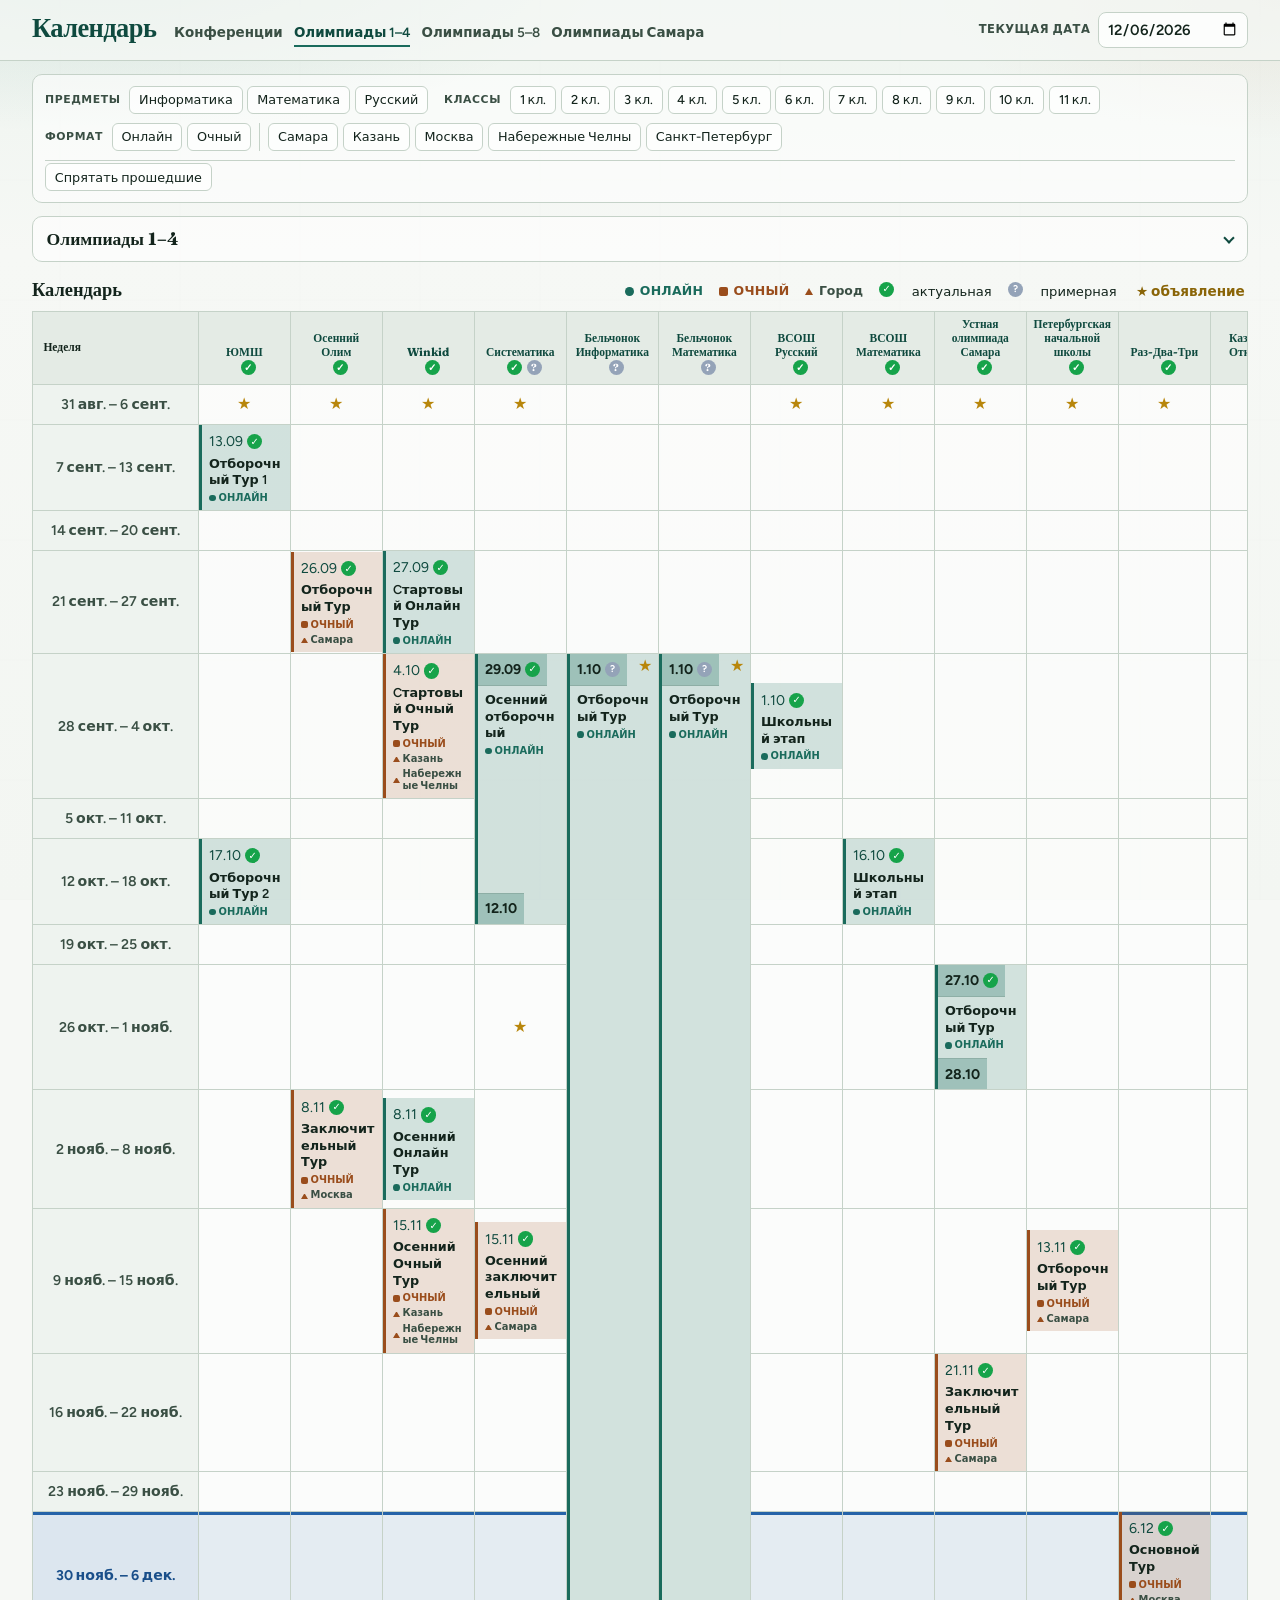
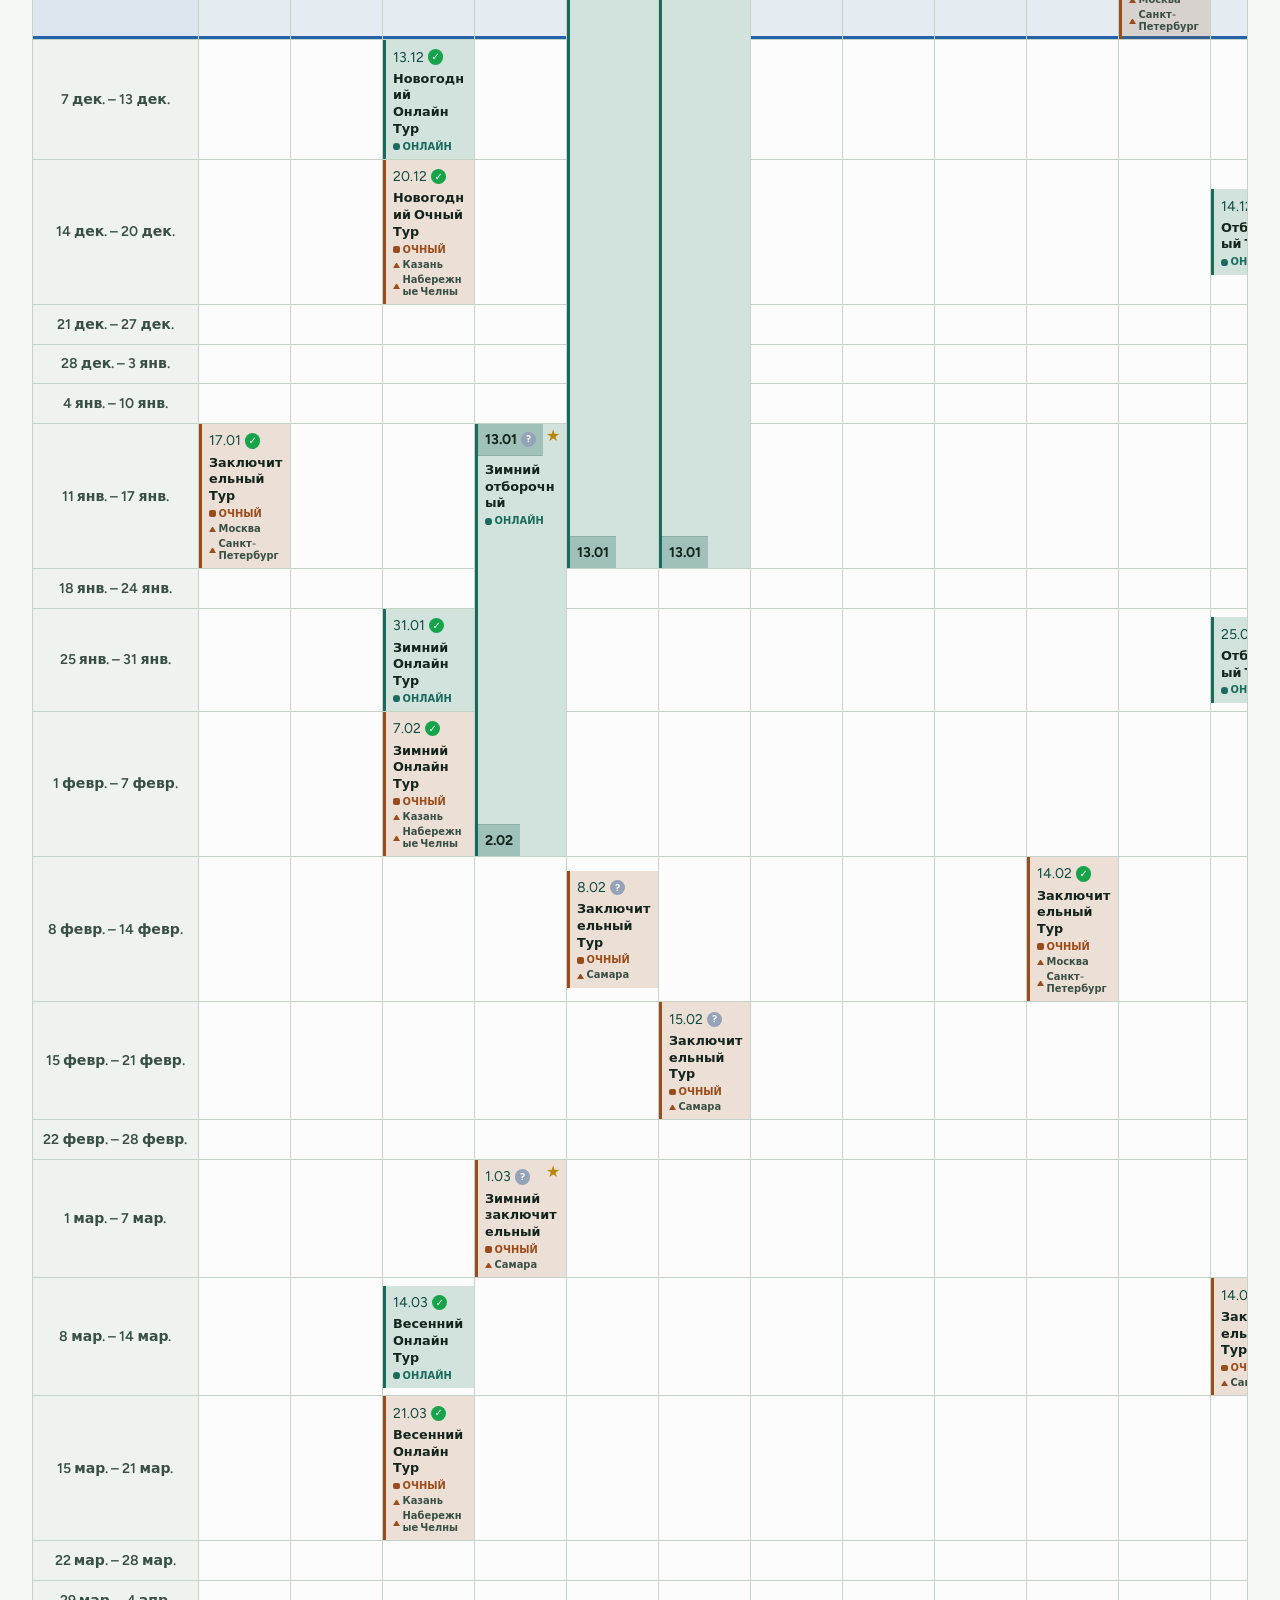
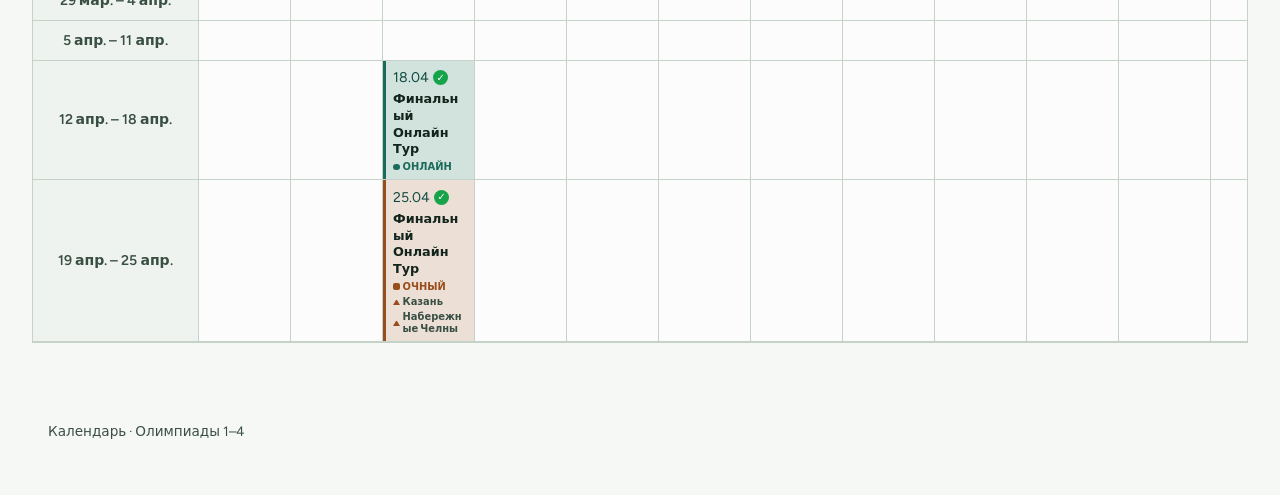
==== commit 3b49890f: "Add grade and Samara sections, more conferences, and Systematica winter tours. Split the calendar in" ====
--- a/site/index.html
+++ b/site/index.html
@@ -13,21 +13,23 @@
     })();
   </script>
   <meta name="viewport" content="width=device-width, initial-scale=1" />
-  <title>Календарь олимпиад</title>
+  <title>Олимпиады 1–4</title>
   <link rel="preconnect" href="https://fonts.googleapis.com" />
   <link rel="preconnect" href="https://fonts.gstatic.com" crossorigin />
   <link href="https://fonts.googleapis.com/css2?family=Figtree:wght@400;500;600;700&family=Fraunces:opsz,wght@9..144,500;9..144,700&display=swap" rel="stylesheet" />
   <link rel="stylesheet" href="css/styles.css?v=dev" />
 </head>
-<body data-kind="olympiads">
+<body data-kind="olympiads" data-section="grades-1-4">
   <div class="atmosphere" aria-hidden="true"></div>
 
   <header class="topbar">
     <div class="topbar__lead">
       <p class="brand">Календарь</p>
-      <nav class="site-nav" aria-label="Разделы">
-        <a class="site-nav__link is-active" href="index.html" aria-current="page">Олимпиады</a>
-        <a class="site-nav__link" href="conferences.html">Конференции</a>
+      <nav class="site-nav" id="site-nav" aria-label="Разделы">
+        <a class="site-nav__link" href="#conferences" data-section="conferences">Конференции</a>
+        <a class="site-nav__link is-active" href="#grades-1-4" data-section="grades-1-4" aria-current="page">Олимпиады 1–4</a>
+        <a class="site-nav__link" href="#grades-5-8" data-section="grades-5-8">Олимпиады 5–8</a>
+        <a class="site-nav__link" href="#samara" data-section="samara">Олимпиады Самара</a>
       </nav>
     </div>
     <label class="current-date">
@@ -47,9 +49,9 @@
       </div>
     </section>
 
-    <section class="section section--fold" aria-label="Олимпиады">
+    <section class="section section--fold" aria-label="Олимпиады 1–4">
       <button type="button" class="fold-toggle" id="olympiads-toggle" aria-expanded="false" aria-controls="olympiads-panel">
-        <span>Олимпиады</span>
+        <span id="fold-label">Олимпиады 1–4</span>
         <span class="fold-toggle__chevron" aria-hidden="true"></span>
       </button>
       <div class="fold-panel" id="olympiads-panel" hidden>
@@ -73,7 +75,7 @@
   </main>
 
   <footer class="footer">
-    <p>Календарь школьных олимпиад</p>
+    <p>Календарь · Олимпиады 1–4</p>
   </footer>
 
   <dialog class="tour-dialog" id="tour-dialog">
@@ -96,6 +98,6 @@
     </form>
   </dialog>
 
-  <script src="js/app.js?v=dev" type="module"></script>
+  <script src="js/app.js?v=dev"></script>
 </body>
 </html>
--- a/site/css/styles.css
+++ b/site/css/styles.css
@@ -85,12 +85,12 @@
 .site-nav {
   display: flex;
   flex-wrap: wrap;
-  gap: 0.35rem 0.85rem;
+  gap: 0.35rem 0.7rem;
   align-items: center;
 }
 
 .site-nav__link {
-  font-size: 0.92rem;
+  font-size: 0.84rem;
   font-weight: 600;
   color: var(--ink-soft);
   text-decoration: none;
